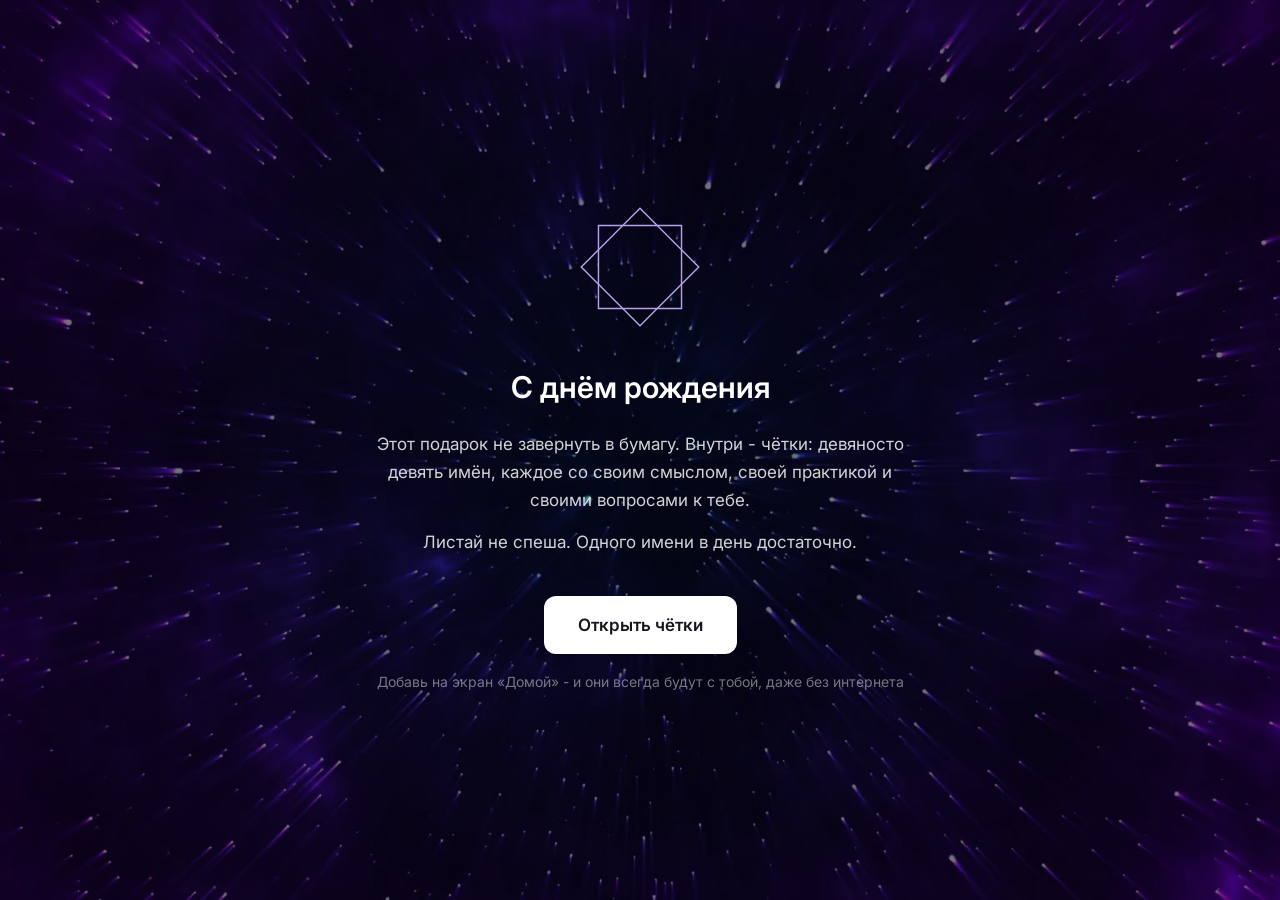
==== gift.html @ 7a31e3eb "Подарочная страница gift.html, секция «Деталь» скрыта, CONTENT.md для ручной правки Co-Authored-By: " ====
<!DOCTYPE html>
<html lang="ru">
<head>
<meta charset="UTF-8">
<meta name="viewport" content="width=device-width, initial-scale=1.0">
<title>Тебе</title>
<link rel="icon" href="assets/icon-192.png">
<link href="https://fonts.googleapis.com/css2?family=Amiri&family=Inter:wght@400;600&display=swap" rel="stylesheet">
<style>
* { margin: 0; box-sizing: border-box; }
body {
  min-height: 100vh;
  background: #05030f url('assets/space-poster.jpg') center / cover no-repeat fixed;
  color: #fff;
  font: 17px/1.65 'Inter', system-ui, sans-serif;
  display: grid;
  place-items: center;
  padding: 24px;
}
.veil { position: fixed; inset: 0; background: rgba(5, 3, 15, 0.55); }
.gift {
  position: relative;
  max-width: 560px;
  text-align: center;
  animation: rise 1.4s ease both;
}
@keyframes rise { from { opacity: 0; translate: 0 18px; } }
.star { width: 120px; height: 120px; margin: 0 auto 28px; opacity: 0.9; animation: spin 90s linear infinite; }
@keyframes spin { to { rotate: 360deg; } }
h1 { font-size: 30px; font-weight: 600; margin-bottom: 18px; }
p { color: rgba(255, 255, 255, 0.82); margin-bottom: 14px; }
.go {
  display: inline-block;
  margin-top: 26px;
  background: #fff;
  color: #17151f;
  text-decoration: none;
  padding: 15px 34px;
  border-radius: 12px;
  font-weight: 600;
}
.hint { margin-top: 16px; font-size: 14px; color: rgba(255, 255, 255, 0.45); }
</style>
</head>
<body>
<div class="veil"></div>
<main class="gift">
  <svg class="star" viewBox="0 0 335.169 335.169">
    <path d="M51.584 51.584H283.584V283.584H51.584V51.584Z" stroke="#c9b4ff" stroke-width="4" fill="none"/>
    <path d="M167.584 3.536L331.633 167.584L167.584 331.633L3.536 167.584L167.584 3.536Z" stroke="#c9b4ff" stroke-width="4" fill="none"/>
  </svg>
  <h1>С днём рождения</h1>
  <p>Этот подарок не завернуть в бумагу. Внутри - чётки: девяносто девять имён,
  каждое со своим смыслом, своей практикой и своими вопросами к тебе.</p>
  <p>Листай не спеша. Одного имени в день достаточно.</p>
  <a class="go" href="./">Открыть чётки</a>
  <div class="hint">Добавь на экран «Домой» - и они всегда будут с тобой, даже без интернета</div>
</main>
</body>
</html>
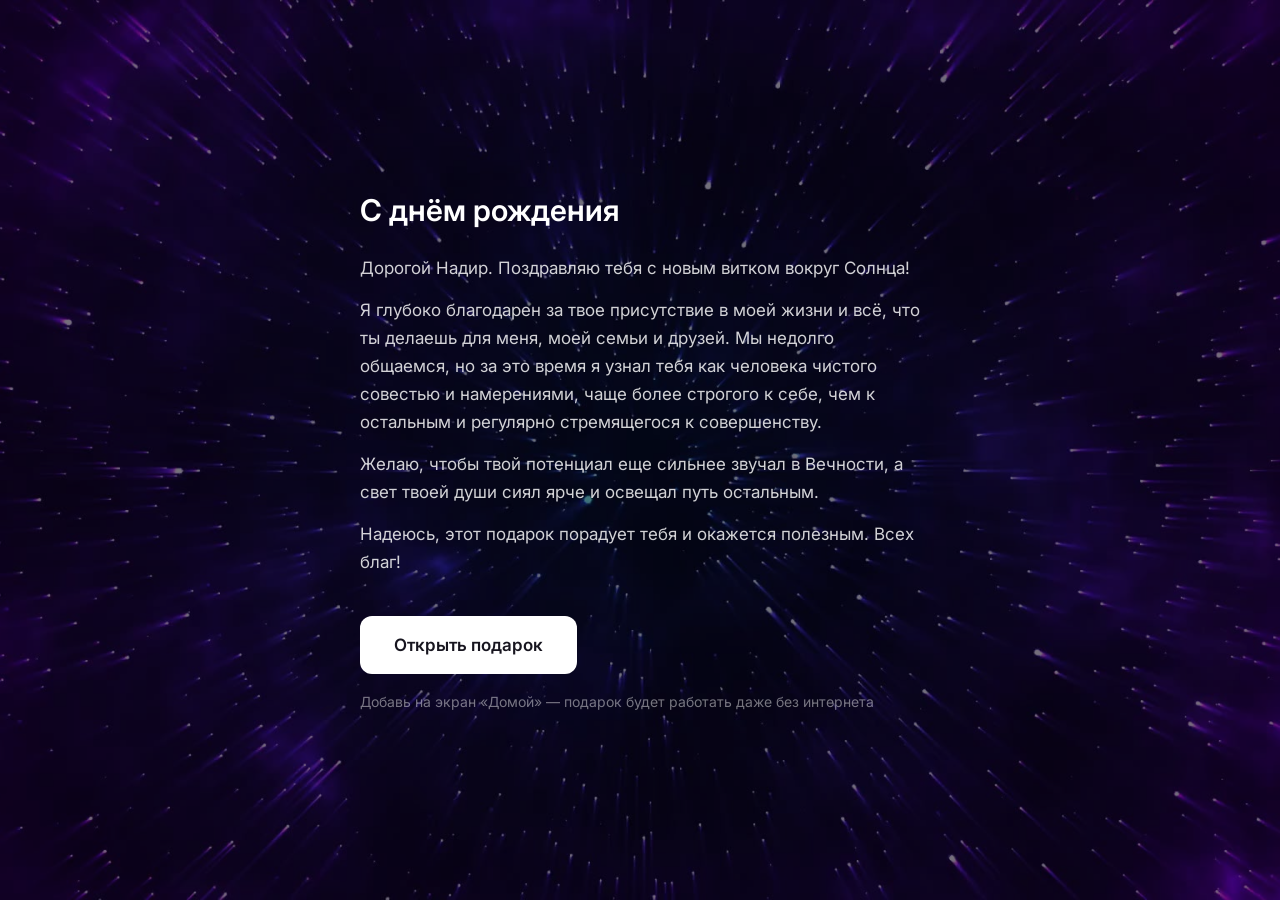
==== commit a1c07a53: "Поздравление Надиру: текст Далера, выравнивание слева, без звезды и намёков на содержимое Co-Authore" ====
--- a/gift.html
+++ b/gift.html
@@ -5,7 +5,7 @@
 <meta name="viewport" content="width=device-width, initial-scale=1.0">
 <title>Тебе</title>
 <link rel="icon" href="assets/icon-192.png">
-<link href="https://fonts.googleapis.com/css2?family=Amiri&family=Inter:wght@400;600&display=swap" rel="stylesheet">
+<link href="https://fonts.googleapis.com/css2?family=Inter:wght@400;600&display=swap" rel="stylesheet">
 <style>
 * { margin: 0; box-sizing: border-box; }
 body {
@@ -21,12 +21,10 @@
 .gift {
   position: relative;
   max-width: 560px;
-  text-align: center;
+  text-align: left;
   animation: rise 1.4s ease both;
 }
 @keyframes rise { from { opacity: 0; translate: 0 18px; } }
-.star { width: 120px; height: 120px; margin: 0 auto 28px; opacity: 0.9; animation: spin 90s linear infinite; }
-@keyframes spin { to { rotate: 360deg; } }
 h1 { font-size: 30px; font-weight: 600; margin-bottom: 18px; }
 p { color: rgba(255, 255, 255, 0.82); margin-bottom: 14px; }
 .go {
@@ -45,16 +43,17 @@
 <body>
 <div class="veil"></div>
 <main class="gift">
-  <svg class="star" viewBox="0 0 335.169 335.169">
-    <path d="M51.584 51.584H283.584V283.584H51.584V51.584Z" stroke="#c9b4ff" stroke-width="4" fill="none"/>
-    <path d="M167.584 3.536L331.633 167.584L167.584 331.633L3.536 167.584L167.584 3.536Z" stroke="#c9b4ff" stroke-width="4" fill="none"/>
-  </svg>
   <h1>С днём рождения</h1>
-  <p>Этот подарок не завернуть в бумагу. Внутри - чётки: девяносто девять имён,
-  каждое со своим смыслом, своей практикой и своими вопросами к тебе.</p>
-  <p>Листай не спеша. Одного имени в день достаточно.</p>
-  <a class="go" href="./">Открыть чётки</a>
-  <div class="hint">Добавь на экран «Домой» - и они всегда будут с тобой, даже без интернета</div>
+  <p>Дорогой Надир. Поздравляю тебя с новым витком вокруг Солнца!</p>
+  <p>Я глубоко благодарен за твое присутствие в моей жизни и всё, что ты делаешь
+  для меня, моей семьи и друзей. Мы недолго общаемся, но за это время я узнал тебя
+  как человека чистого совестью и намерениями, чаще более строгого к себе, чем
+  к остальным и регулярно стремящегося к совершенству.</p>
+  <p>Желаю, чтобы твой потенциал еще сильнее звучал в Вечности, а свет твоей души
+  сиял ярче и освещал путь остальным.</p>
+  <p>Надеюсь, этот подарок порадует тебя и окажется полезным. Всех благ!</p>
+  <a class="go" href="./">Открыть подарок</a>
+  <div class="hint">Добавь на экран «Домой» — подарок будет работать даже без интернета</div>
 </main>
 </body>
 </html>
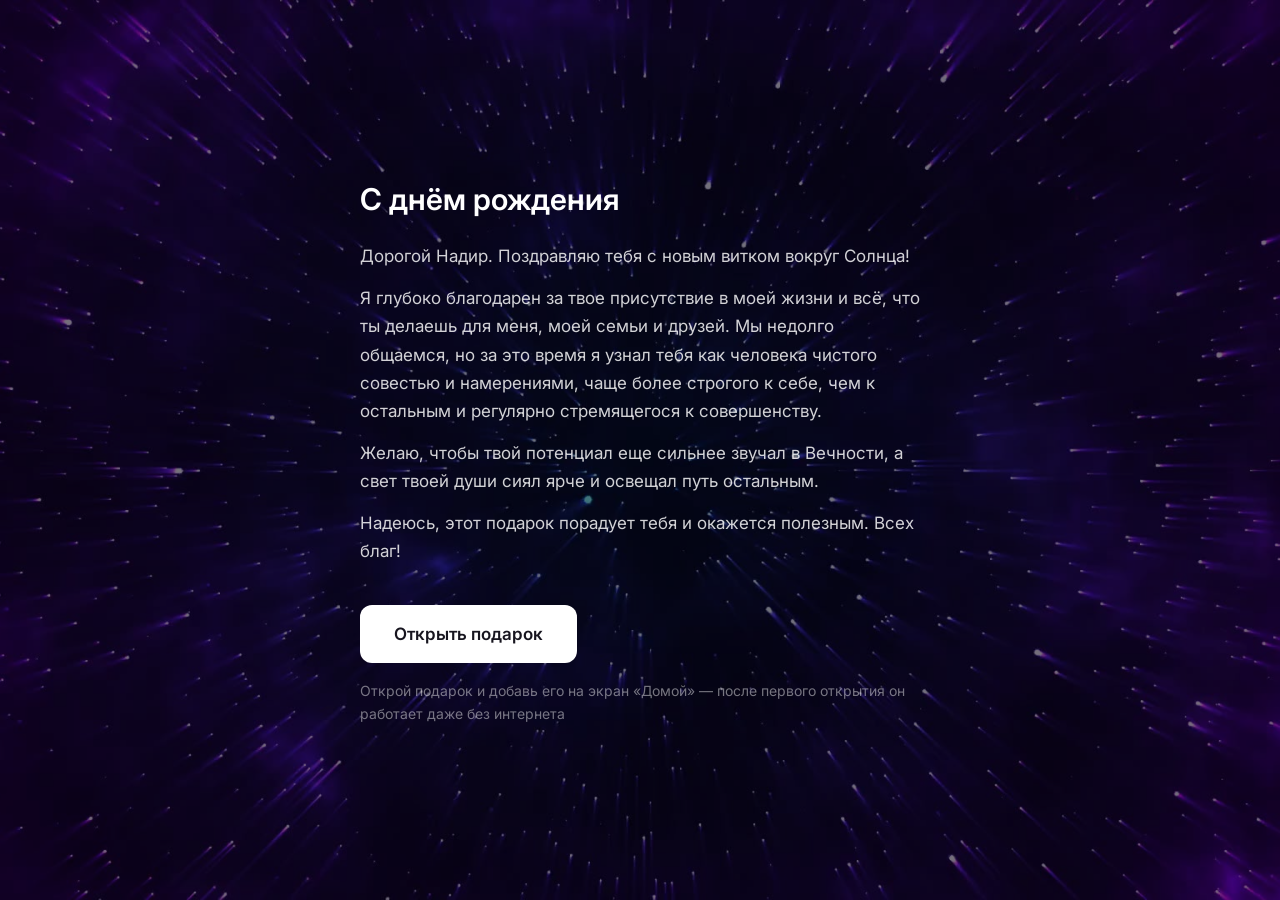
==== commit b9de7a9b: "PWA-метаданные на подарочной странице, честная формулировка про офлайн Co-Authored-By: Claude Fable " ====
--- a/gift.html
+++ b/gift.html
@@ -5,6 +5,10 @@
 <meta name="viewport" content="width=device-width, initial-scale=1.0">
 <title>Тебе</title>
 <link rel="icon" href="assets/icon-192.png">
+<link rel="manifest" href="manifest.json">
+<link rel="apple-touch-icon" href="assets/apple-touch-icon.png">
+<meta name="apple-mobile-web-app-capable" content="yes">
+<meta name="theme-color" content="#05030f">
 <link href="https://fonts.googleapis.com/css2?family=Inter:wght@400;600&display=swap" rel="stylesheet">
 <style>
 * { margin: 0; box-sizing: border-box; }
@@ -53,7 +57,7 @@
   сиял ярче и освещал путь остальным.</p>
   <p>Надеюсь, этот подарок порадует тебя и окажется полезным. Всех благ!</p>
   <a class="go" href="./">Открыть подарок</a>
-  <div class="hint">Добавь на экран «Домой» — подарок будет работать даже без интернета</div>
+  <div class="hint">Открой подарок и добавь его на экран «Домой» — после первого открытия он работает даже без интернета</div>
 </main>
 </body>
 </html>
